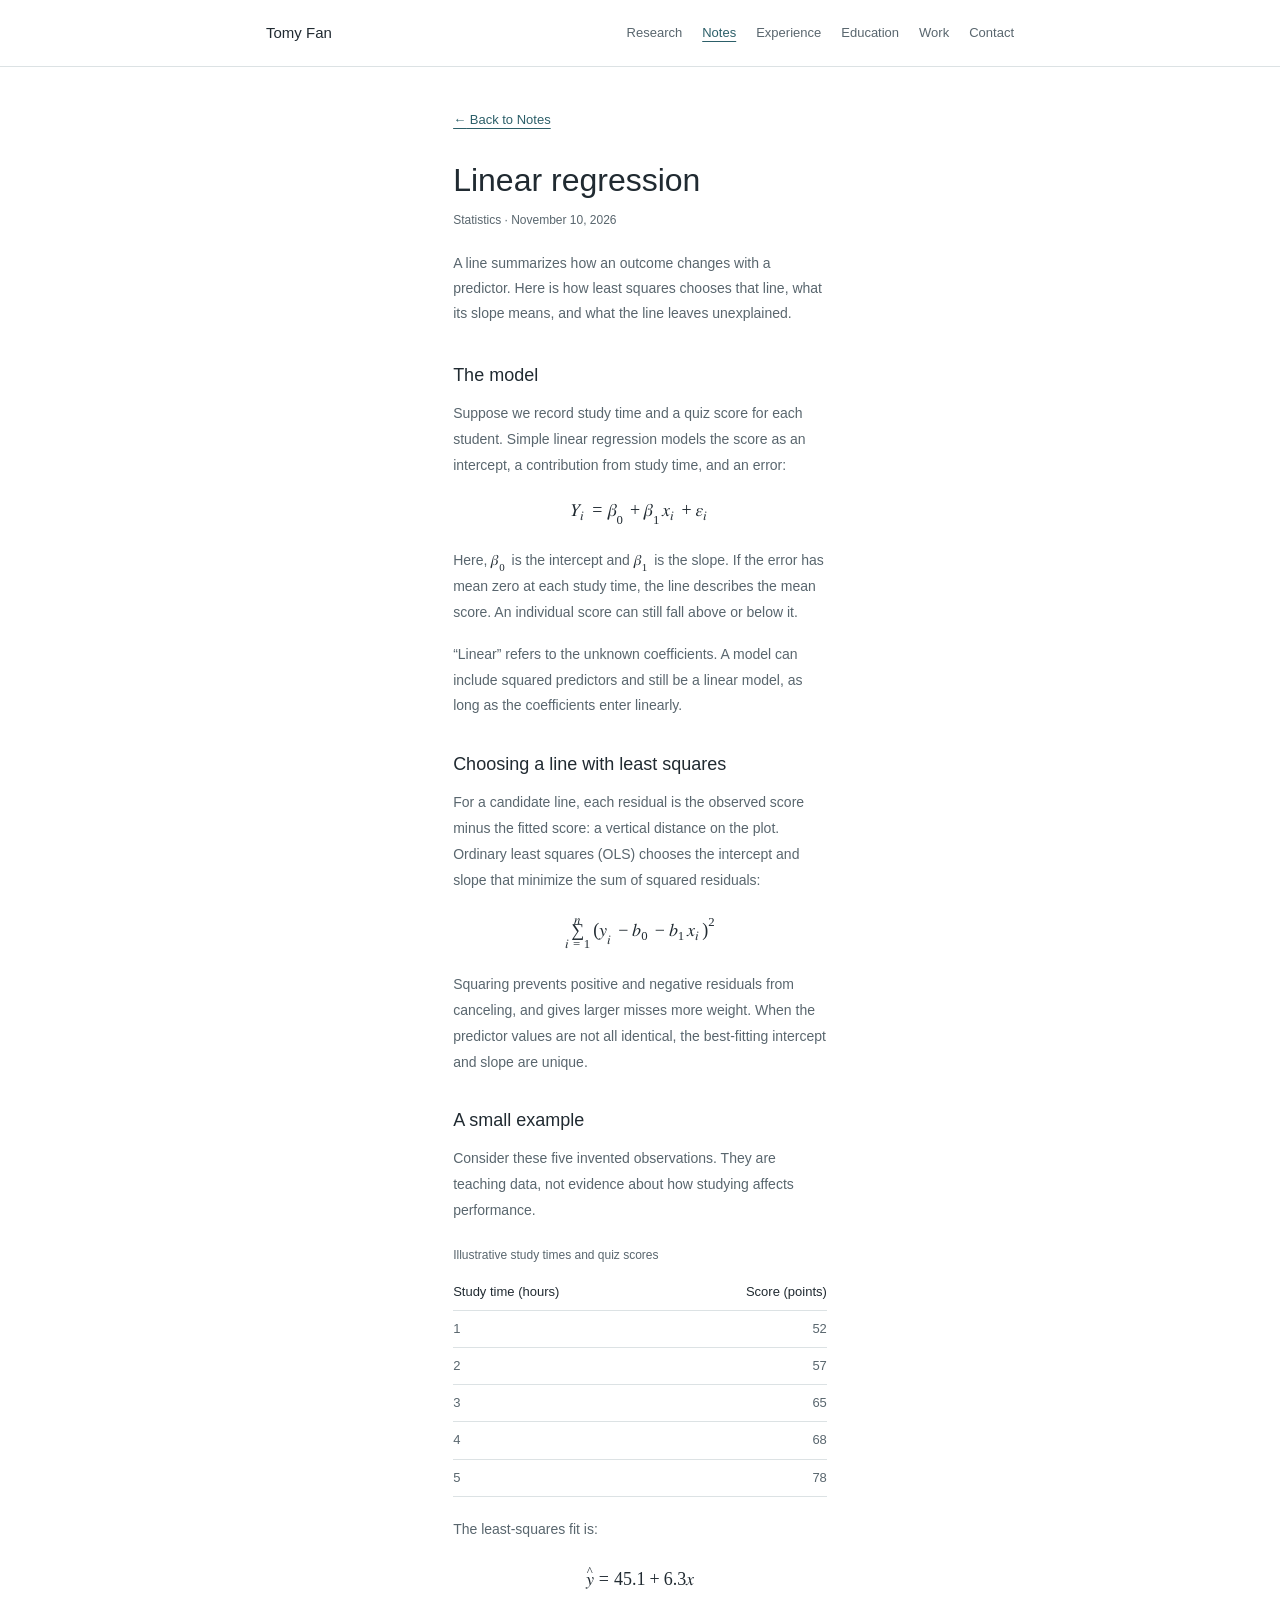
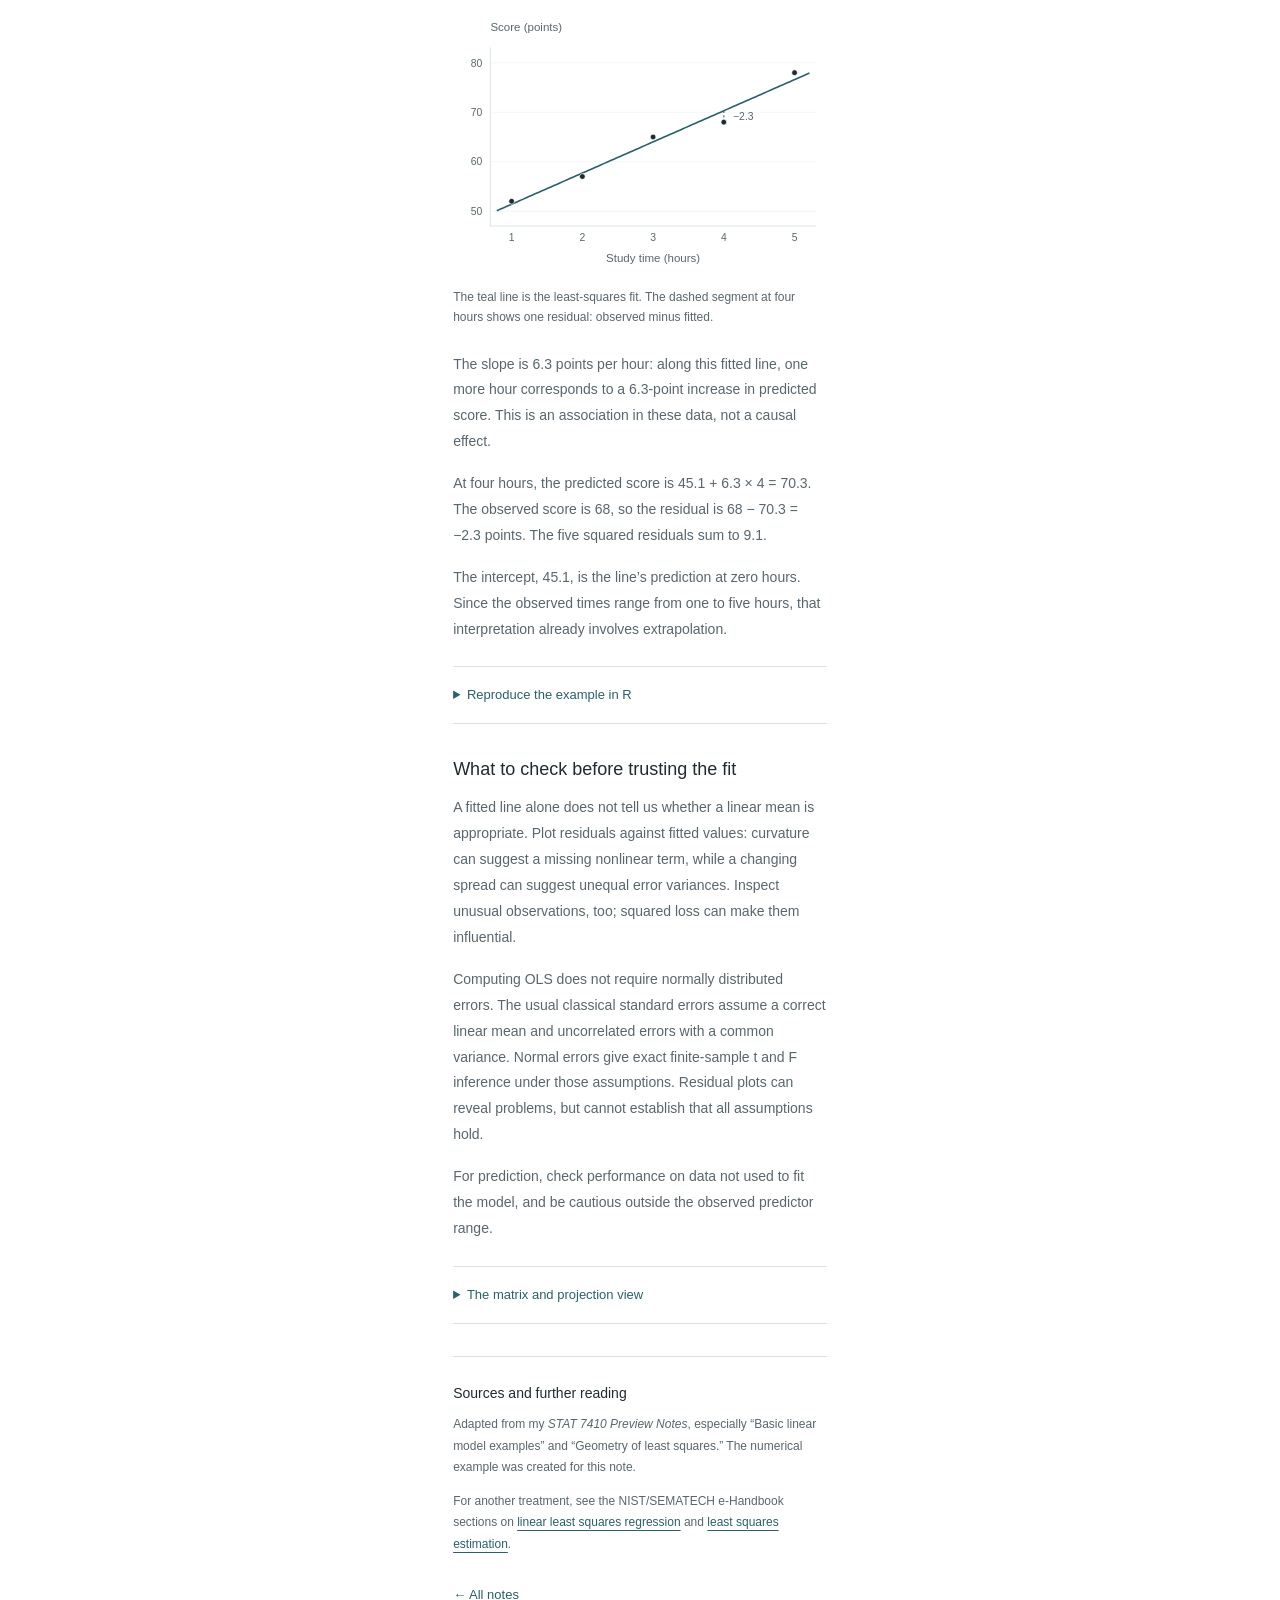
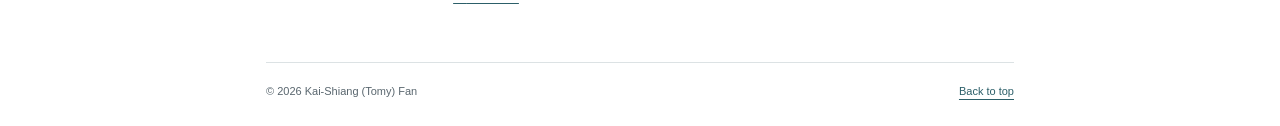
==== notes/linear-regression/index.html @ db198c64 "Add Notes section and illustrated linear regression introduction" ====
<!doctype html>
<html lang="en">
<head>
  <meta charset="utf-8">
  <meta name="viewport" content="width=device-width, initial-scale=1">
  <meta name="theme-color" content="#ffffff">
  <title>Linear regression | Tomy Fan</title>
  <meta name="description" content="An introduction to linear regression: least squares, a five-point example, residuals, and the connection to matrix projections.">
  <meta name="author" content="Kai-Shiang (Tomy) Fan">
  <link rel="canonical" href="https://tomy-ksfan.github.io/notes/linear-regression/">
  <link rel="icon" type="image/webp" href="../../files/headshot.webp">
  <meta property="og:type" content="article">
  <meta property="og:url" content="https://tomy-ksfan.github.io/notes/linear-regression/">
  <meta property="og:site_name" content="Kai-Shiang (Tomy) Fan">
  <meta property="og:title" content="Linear regression | Tomy Fan">
  <meta property="og:description" content="Least squares, a small worked example, and the geometry behind fitting a line.">
  <meta property="og:image" content="https://tomy-ksfan.github.io/files/og-card.jpg">
  <meta property="og:image:alt" content="Kai-Shiang (Tomy) Fan — statistics, machine learning, and Bayesian modeling">
  <meta name="twitter:card" content="summary">
  <link rel="stylesheet" href="../../styles.css?v=20261110-notes">
  <script type="application/ld+json">
    {
      "@context": "https://schema.org",
      "@type": "Article",
      "headline": "Linear regression",
      "description": "Least squares, a small worked example, and the geometry behind fitting a line.",
      "author": {"@type": "Person", "name": "Kai-Shiang (Tomy) Fan", "url": "https://tomy-ksfan.github.io/"},
      "datePublished": "2026-11-10",
      "dateModified": "2026-11-10",
      "mainEntityOfPage": "https://tomy-ksfan.github.io/notes/linear-regression/",
      "inLanguage": "en"
    }
  </script>
</head>
<body>
  <a class="skip-link" href="#main-content">Skip to content</a>
  <header class="site-header" id="top">
    <div class="container header-inner">
      <a class="site-name" href="../../">Tomy Fan</a>
      <nav aria-label="Primary navigation">
        <a href="../../#research">Research</a>
        <a href="../../#notes" aria-current="page">Notes</a>
        <a href="../../#experience">Experience</a>
        <a href="../../#education">Education</a>
        <a href="../../#work">Work</a>
        <a href="../../#contact">Contact</a>
      </nav>
    </div>
  </header>

  <main class="container note-page" id="main-content">
    <article class="note-article" aria-labelledby="note-title">
      <a class="note-back" href="../../#notes"><span aria-hidden="true">←</span> Back to Notes</a>
      <header class="note-header">
        <h1 id="note-title">Linear regression</h1>
        <p class="note-meta">Statistics · <time datetime="2026-11-10">November 10, 2026</time></p>
        <p class="note-deck">A line summarizes how an outcome changes with a predictor. Here is how least squares chooses that line, what its slope means, and what the line leaves unexplained.</p>
      </header>

      <div class="note-body">
        <section aria-labelledby="model-title">
          <h2 id="model-title">The model</h2>
          <p>Suppose we record study time and a quiz score for each student. Simple linear regression models the score as an intercept, a contribution from study time, and an error:</p>
          <div class="equation">
            <math xmlns="http://www.w3.org/1998/Math/MathML" display="block">
              <semantics><mrow><msub><mi>Y</mi><mi>i</mi></msub><mo>=</mo><msub><mi>β</mi><mn>0</mn></msub><mo>+</mo><msub><mi>β</mi><mn>1</mn></msub><msub><mi>x</mi><mi>i</mi></msub><mo>+</mo><msub><mi>ε</mi><mi>i</mi></msub></mrow><annotation encoding="application/x-tex">Y_i = \beta_0 + \beta_1 x_i + \varepsilon_i</annotation></semantics>
            </math>
          </div>
          <p>Here, <math><msub><mi>β</mi><mn>0</mn></msub></math> is the intercept and <math><msub><mi>β</mi><mn>1</mn></msub></math> is the slope. If the error has mean zero at each study time, the line describes the mean score. An individual score can still fall above or below it.</p>
          <p>“Linear” refers to the unknown coefficients. A model can include squared predictors and still be a linear model, as long as the coefficients enter linearly.</p>
        </section>

        <section aria-labelledby="least-squares-title">
          <h2 id="least-squares-title">Choosing a line with least squares</h2>
          <p>For a candidate line, each residual is the observed score minus the fitted score: a vertical distance on the plot. Ordinary least squares (OLS) chooses the intercept and slope that minimize the sum of squared residuals:</p>
          <div class="equation">
            <math xmlns="http://www.w3.org/1998/Math/MathML" display="block">
              <semantics><mrow><munderover><mo>∑</mo><mrow><mi>i</mi><mo>=</mo><mn>1</mn></mrow><mi>n</mi></munderover><msup><mrow><mo>(</mo><msub><mi>y</mi><mi>i</mi></msub><mo>−</mo><msub><mi>b</mi><mn>0</mn></msub><mo>−</mo><msub><mi>b</mi><mn>1</mn></msub><msub><mi>x</mi><mi>i</mi></msub><mo>)</mo></mrow><mn>2</mn></msup></mrow><annotation encoding="application/x-tex">\sum_{i=1}^{n}(y_i-b_0-b_1x_i)^2</annotation></semantics>
            </math>
          </div>
          <p>Squaring prevents positive and negative residuals from canceling, and gives larger misses more weight. When the predictor values are not all identical, the best-fitting intercept and slope are unique.</p>
        </section>

        <section aria-labelledby="example-title">
          <h2 id="example-title">A small example</h2>
          <p>Consider these five invented observations. They are teaching data, not evidence about how studying affects performance.</p>
          <table class="note-table">
            <caption>Illustrative study times and quiz scores</caption>
            <thead><tr><th scope="col">Study time (hours)</th><th scope="col">Score (points)</th></tr></thead>
            <tbody>
              <tr><td>1</td><td>52</td></tr>
              <tr><td>2</td><td>57</td></tr>
              <tr><td>3</td><td>65</td></tr>
              <tr><td>4</td><td>68</td></tr>
              <tr><td>5</td><td>78</td></tr>
            </tbody>
          </table>
          <p>The least-squares fit is:</p>
          <div class="equation">
            <math xmlns="http://www.w3.org/1998/Math/MathML" display="block">
              <semantics><mrow><mover><mi>y</mi><mo>^</mo></mover><mo>=</mo><mn>45.1</mn><mo>+</mo><mn>6.3</mn><mi>x</mi></mrow><annotation encoding="application/x-tex">\hat y = 45.1 + 6.3x</annotation></semantics>
            </math>
          </div>
          <figure class="note-figure">
            <picture>
              <source media="(max-width: 520px)" srcset="example-mobile.svg">
              <img src="example.svg" width="432" height="298" alt="Five scores rise from 52 at one hour to 78 at five hours. The fitted line is score equals 45.1 plus 6.3 times hours. At four hours, the observed score of 68 is 2.3 points below the line." loading="lazy" decoding="async">
            </picture>
            <figcaption>The teal line is the least-squares fit. The dashed segment at four hours shows one residual: observed minus fitted.</figcaption>
          </figure>
          <p>The slope is 6.3 points per hour: along this fitted line, one more hour corresponds to a 6.3-point increase in predicted score. This is an association in these data, not a causal effect.</p>
          <p>At four hours, the predicted score is 45.1 + 6.3 × 4 = 70.3. The observed score is 68, so the residual is 68 − 70.3 = −2.3 points. The five squared residuals sum to 9.1.</p>
          <p>The intercept, 45.1, is the line’s prediction at zero hours. Since the observed times range from one to five hours, that interpretation already involves extrapolation.</p>
          <details class="note-detail">
            <summary>Reproduce the example in R</summary>
            <pre><code>hours &lt;- c(1, 2, 3, 4, 5)
score &lt;- c(52, 57, 65, 68, 78)
fit &lt;- lm(score ~ hours)
coef(fit)
# (Intercept)       hours
#        45.1         6.3
sum(resid(fit)^2)
# 9.1</code></pre>
          </details>
        </section>

        <section aria-labelledby="checks-title">
          <h2 id="checks-title">What to check before trusting the fit</h2>
          <p>A fitted line alone does not tell us whether a linear mean is appropriate. Plot residuals against fitted values: curvature can suggest a missing nonlinear term, while a changing spread can suggest unequal error variances. Inspect unusual observations, too; squared loss can make them influential.</p>
          <p>Computing OLS does not require normally distributed errors. The usual classical standard errors assume a correct linear mean and uncorrelated errors with a common variance. Normal errors give exact finite-sample t and F inference under those assumptions. Residual plots can reveal problems, but cannot establish that all assumptions hold.</p>
          <p>For prediction, check performance on data not used to fit the model, and be cautious outside the observed predictor range.</p>
        </section>

        <details class="note-detail">
          <summary>The matrix and projection view</summary>
          <p>Stack the responses into a vector <math><mi>Y</mi></math>. For simple regression, the design matrix <math><mi>X</mi></math> has a column of ones and a column of predictor values. The model becomes:</p>
          <div class="equation">
            <math xmlns="http://www.w3.org/1998/Math/MathML" display="block"><semantics><mrow><mi>Y</mi><mo>=</mo><mi>X</mi><mi>β</mi><mo>+</mo><mi>ε</mi></mrow><annotation encoding="application/x-tex">Y=X\beta+\varepsilon</annotation></semantics></math>
          </div>
          <p>If <math><mi>X</mi></math> has full column rank, the unique least-squares estimate is:</p>
          <div class="equation">
            <math xmlns="http://www.w3.org/1998/Math/MathML" display="block"><semantics><mrow><mover><mi>β</mi><mo>^</mo></mover><mo>=</mo><msup><mrow><mo>(</mo><msup><mi>X</mi><mo>⊤</mo></msup><mi>X</mi><mo>)</mo></mrow><mrow><mo>−</mo><mn>1</mn></mrow></msup><msup><mi>X</mi><mo>⊤</mo></msup><mi>Y</mi></mrow><annotation encoding="application/x-tex">\hat\beta=(X^\top X)^{-1}X^\top Y</annotation></semantics></math>
          </div>
          <p>The fitted vector <math><mover><mi>Y</mi><mo>^</mo></mover><mo>=</mo><mi>X</mi><mover><mi>β</mi><mo>^</mo></mover></math> is the orthogonal projection of <math><mi>Y</mi></math> onto the column space of <math><mi>X</mi></math>. Equivalently, the residual is perpendicular to every column of the design matrix:</p>
          <div class="equation">
            <math xmlns="http://www.w3.org/1998/Math/MathML" display="block"><semantics><mrow><msup><mi>X</mi><mo>⊤</mo></msup><mo>(</mo><mi>Y</mi><mo>−</mo><mi>X</mi><mover><mi>β</mi><mo>^</mo></mover><mo>)</mo><mo>=</mo><mn>0</mn></mrow><annotation encoding="application/x-tex">X^\top(Y-X\hat\beta)=0</annotation></semantics></math>
          </div>
          <p>This is the geometric reason least squares works: among all vectors the model can produce, the projection is the closest to the observed responses.</p>
        </details>
      </div>

      <footer class="note-sources">
        <h2>Sources and further reading</h2>
        <p>Adapted from my <em>STAT 7410 Preview Notes</em>, especially “Basic linear model examples” and “Geometry of least squares.” The numerical example was created for this note.</p>
        <p>For another treatment, see the NIST/SEMATECH e-Handbook sections on <a href="https://www.itl.nist.gov/div898/handbook/pmd/section1/pmd141.htm">linear least squares regression</a> and <a href="https://www.itl.nist.gov/div898/handbook/pmd/section4/pmd431.htm">least squares estimation</a>.</p>
      </footer>
      <p class="note-end"><a href="../../#notes"><span aria-hidden="true">←</span> All notes</a></p>
    </article>
  </main>

  <footer class="site-footer">
    <div class="container footer-inner">
      <p>© 2026 Kai-Shiang (Tomy) Fan</p>
      <a href="#top">Back to top</a>
    </div>
  </footer>
</body>
</html>
---- styles.css ----
:root {
  color-scheme: light;
  --text: #202a31;
  --muted: #59666e;
  --accent: #2c5f69;
  --line: #dce2e4;
  --soft: #f6f8f8;
  --white: #ffffff;
  --max-width: 820px;
  --copy-width: 48ch;
  --sans: -apple-system, BlinkMacSystemFont, "Segoe UI", Roboto, Helvetica, Arial, sans-serif;
}

*, *::before, *::after { box-sizing: border-box; }
html { scroll-behavior: smooth; scroll-padding-top: 24px; }
body {
  margin: 0;
  color: var(--text);
  background: var(--white);
  font-family: var(--sans);
  font-size: 14px;
  line-height: 1.75;
  overflow-wrap: break-word;
  -webkit-font-smoothing: antialiased;
}
img { max-width: 100%; display: block; }
h1, h2, h3, p, ul, ol, dl, dd { margin: 0; }
h1, h2, h3 { color: var(--text); }
a {
  color: var(--accent);
  text-decoration-thickness: 1px;
  text-underline-offset: 4px;
}
a:hover { color: var(--text); }
a:focus-visible {
  outline: 3px solid #23788a;
  outline-offset: 4px;
  border-radius: 2px;
}

.container {
  width: 100%;
  max-width: var(--max-width);
  padding-inline: 36px;
  margin-inline: auto;
}
.skip-link {
  position: fixed;
  top: 12px;
  left: 12px;
  z-index: 10;
  padding: 8px 12px;
  color: var(--white);
  background: var(--text);
  transform: translateY(-160%);
}
.skip-link:focus { transform: translateY(0); }

.site-header { border-bottom: 1px solid var(--line); }
.header-inner {
  display: flex;
  align-items: center;
  justify-content: space-between;
  gap: 28px;
  padding-block: 20px;
}
.site-name {
  color: var(--text);
  font-size: 15px;
  font-weight: 500;
  text-decoration: none;
  white-space: nowrap;
}
.site-header nav { display: flex; flex-wrap: wrap; gap: 8px 20px; }
.site-header nav a {
  color: var(--muted);
  font-size: 13px;
  text-decoration: none;
}
.site-header nav a:hover { color: var(--accent); text-decoration: underline; }

.intro {
  display: grid;
  grid-template-columns: minmax(0, 1fr) 144px;
  gap: 40px;
  align-items: start;
  padding: 64px 0 52px;
}
.intro-copy { min-width: 0; }
.affiliation {
  margin-top: 8px;
  color: var(--accent);
  font-size: 14px;
  line-height: 1.6;
  font-weight: 400;
}
.intro h1 {
  font-size: 35px;
  line-height: 1.25;
  font-weight: 500;
}
.intro-bio {
  max-width: var(--copy-width);
  margin-top: 20px;
  color: var(--muted);
  line-height: 1.8;
}
.intro-links {
  display: flex;
  flex-wrap: wrap;
  gap: 8px 24px;
  margin-top: 24px;
  padding: 0;
  list-style: none;
  font-size: 13px;
  font-weight: 500;
}
.portrait {
  overflow: hidden;
  width: 144px;
  aspect-ratio: 1;
  margin: 4px 0 0;
  border-radius: 4px;
  background: var(--soft);
}
.portrait img { width: 100%; height: 100%; object-fit: cover; }

.content-section {
  display: grid;
  grid-template-columns: 120px minmax(0, 1fr);
  gap: 36px;
  padding: 32px 0 36px;
  border-top: 1px solid var(--line);
  scroll-margin-top: 24px;
}
.section-label h2 {
  font-size: 16px;
  line-height: 1.5;
  font-weight: 500;
}
.section-body { min-width: 0; max-width: 540px; }
.item-list article + article,
.entry-list li + li,
.project-list li + li { margin-top: 24px; }
.item-list h3, .entry-list h3 {
  max-width: var(--copy-width);
  margin-bottom: 8px;
  font-size: 14px;
  line-height: 1.55;
  font-weight: 500;
}
.item-list p, .entry-list p, .skills-list dd, .contact p { color: var(--muted); }
.item-list p, .entry-list p {
  max-width: var(--copy-width);
  font-size: 14px;
  line-height: 1.8;
}
.entry-list, .project-list { padding: 0; list-style: none; }
.entry-list .entry-date { margin-bottom: 4px; font-size: 12px; font-weight: 400; font-variant-numeric: tabular-nums; }
.entry-list .entry-role {
  margin-bottom: 8px;
  color: var(--accent);
  font-size: 13px;
  font-weight: 500;
}
.education-list li + li { margin-top: 20px; }
.education-list p:not(.entry-date) { font-size: 13px; }

.skills-list > div {
  display: grid;
  grid-template-columns: 94px minmax(0, 1fr);
  gap: 16px;
  max-width: var(--copy-width);
  font-size: 13px;
}
.skills-list > div + div { margin-top: 12px; }
.skills-list dt { font-weight: 500; }

.project-list a {
  display: flex;
  align-items: start;
  justify-content: space-between;
  gap: 16px;
  max-width: var(--copy-width);
  color: var(--text);
  text-decoration: none;
}
.project-list a > span:first-child { min-width: 0; }
.project-list a > span[aria-hidden] { flex-shrink: 0; color: var(--accent); }
.project-list a:hover strong {
  color: var(--accent);
  text-decoration: underline;
  text-underline-offset: 4px;
}
.project-list strong, .project-list small { display: block; }
.project-list strong {
  margin-bottom: 8px;
  font-size: 14px;
  line-height: 1.55;
  font-weight: 500;
}
.project-list small { color: var(--muted); font-size: 14px; line-height: 1.8; }

.notes-list h3 a { color: var(--text); text-decoration: none; }
.notes-list h3 a:hover { color: var(--accent); text-decoration: underline; }
.notes-list .note-link { margin-top: 12px; font-size: 13px; }
.site-header nav a[aria-current="page"] { color: var(--accent); text-decoration: underline; }

.note-page { padding-block: 40px 56px; }
.note-article { max-width: var(--copy-width); margin-inline: auto; }
.note-back { display: inline-block; margin-bottom: 28px; font-size: 13px; }
.note-header { margin-bottom: 36px; }
.note-header h1 { font-size: 32px; line-height: 1.3; font-weight: 500; }
.note-meta { margin-top: 8px; color: var(--muted); font-size: 12px; }
.note-deck { margin-top: 20px; color: var(--muted); line-height: 1.8; }
.note-body { line-height: 1.85; }
.note-body section + section { margin-top: 32px; }
.note-body h2 { margin-bottom: 12px; font-size: 18px; line-height: 1.5; font-weight: 500; }
.note-body p { color: var(--muted); }
.note-body p + p { margin-top: 16px; }
.note-body math { color: var(--text); font-size: 1.1em; }
.equation { margin-block: 20px; padding-block: 4px; overflow-x: auto; }
.equation math { font-size: 18px; }
.note-table { width: 100%; border-collapse: collapse; margin-block: 20px; font-size: 13px; font-variant-numeric: tabular-nums; }
.note-table caption { text-align: left; color: var(--muted); font-size: 12px; margin-bottom: 8px; }
.note-table th, .note-table td { padding: 6px 12px; text-align: right; border-bottom: 1px solid var(--line); }
.note-table th { color: var(--text); font-weight: 500; }
.note-table td { color: var(--muted); }
.note-table th:first-child, .note-table td:first-child { padding-left: 0; text-align: left; }
.note-table th:last-child, .note-table td:last-child { padding-right: 0; }
.note-figure { margin: 24px 0; }
.note-figure img { width: 100%; height: auto; }
.note-figure figcaption { margin-top: 12px; color: var(--muted); font-size: 12px; line-height: 1.7; }
.note-detail { margin-top: 24px; padding-block: 16px; border-block: 1px solid var(--line); }
.note-detail + .note-detail { margin-top: 0; border-top: 0; }
.note-detail summary { color: var(--accent); cursor: pointer; font-size: 13px; }
.note-detail summary:focus-visible { outline: 3px solid #23788a; outline-offset: 4px; }
.note-detail[open] summary { margin-bottom: 16px; }
.note-detail pre { margin: 16px 0 0; padding: 16px; background: var(--soft); overflow-x: auto; font-size: 12px; line-height: 1.7; }
.note-sources { margin-top: 32px; padding-top: 24px; border-top: 1px solid var(--line); font-size: 12px; line-height: 1.8; }
.note-sources h2 { margin-bottom: 8px; font-size: 14px; font-weight: 500; }
.note-sources p { color: var(--muted); }
.note-sources p + p { margin-top: 12px; }
.note-end { margin-top: 28px; font-size: 13px; }

.contact p { max-width: var(--copy-width); line-height: 1.8; }
.contact-line { margin-top: 12px; font-size: 13px; font-weight: 500; }
.footer-inner {
  position: relative;
  display: flex;
  align-items: center;
  justify-content: space-between;
  flex-wrap: wrap;
  gap: 20px;
  padding-block: 20px 24px;
  color: var(--muted);
  font-size: 11px;
}
.footer-inner::before {
  content: "";
  position: absolute;
  top: 0;
  left: 36px;
  right: 36px;
  border-top: 1px solid var(--line);
}

@media (max-width: 720px) {
  .container { padding-inline: 28px; }
  .header-inner { gap: 20px; }
  .site-header nav { gap: 8px 16px; }
  .intro {
    grid-template-columns: minmax(0, 1fr) 120px;
    gap: 28px;
    padding: 44px 0 40px;
  }
  .intro h1 { font-size: 30px; }
  .portrait { width: 120px; }
  .content-section { grid-template-columns: 100px minmax(0, 1fr); gap: 24px; }
  .footer-inner::before { left: 28px; right: 28px; }
}

@media (max-width: 520px) {
  .container { padding-inline: 24px; }
  .header-inner {
    flex-direction: column;
    align-items: flex-start;
    gap: 12px;
    padding-block: 20px 16px;
  }
  .site-header nav { gap: 8px 16px; }
  .site-header nav a, .affiliation { font-size: 13px; }
  .intro {
    display: flex;
    flex-direction: column;
    gap: 24px;
    padding: 32px 0;
  }
  .portrait { order: -1; width: 100px; margin: 0; }
  .intro h1 { font-size: 30px; }
  .content-section {
    grid-template-columns: minmax(0, 1fr);
    gap: 20px;
    padding: 28px 0;
  }
  .section-label h2 { font-size: 16px; }
  .item-list p,
  .entry-list p:not(.entry-date):not(.entry-role),
  .project-list small { font-size: 13px; }
  .skills-list > div { grid-template-columns: 84px minmax(0, 1fr); gap: 12px; }
  .footer-inner::before { left: 24px; right: 24px; }
  .note-page { padding-block: 28px 40px; }
  .note-back { margin-bottom: 24px; }
  .note-header h1 { font-size: 28px; }
  .note-header { margin-bottom: 28px; }
}

@media (pointer: coarse) {
  .site-header nav a, .intro-links a, .contact-line a, .footer-inner > a,
  .note-link a, .note-back, .note-end a {
    display: inline-flex;
    align-items: center;
    min-height: 44px;
  }
  .project-list a { min-height: 44px; }
  .note-detail summary { min-height: 44px; padding-block: 10px; }
}

@media (prefers-reduced-motion: reduce) {
  html { scroll-behavior: auto; }
}
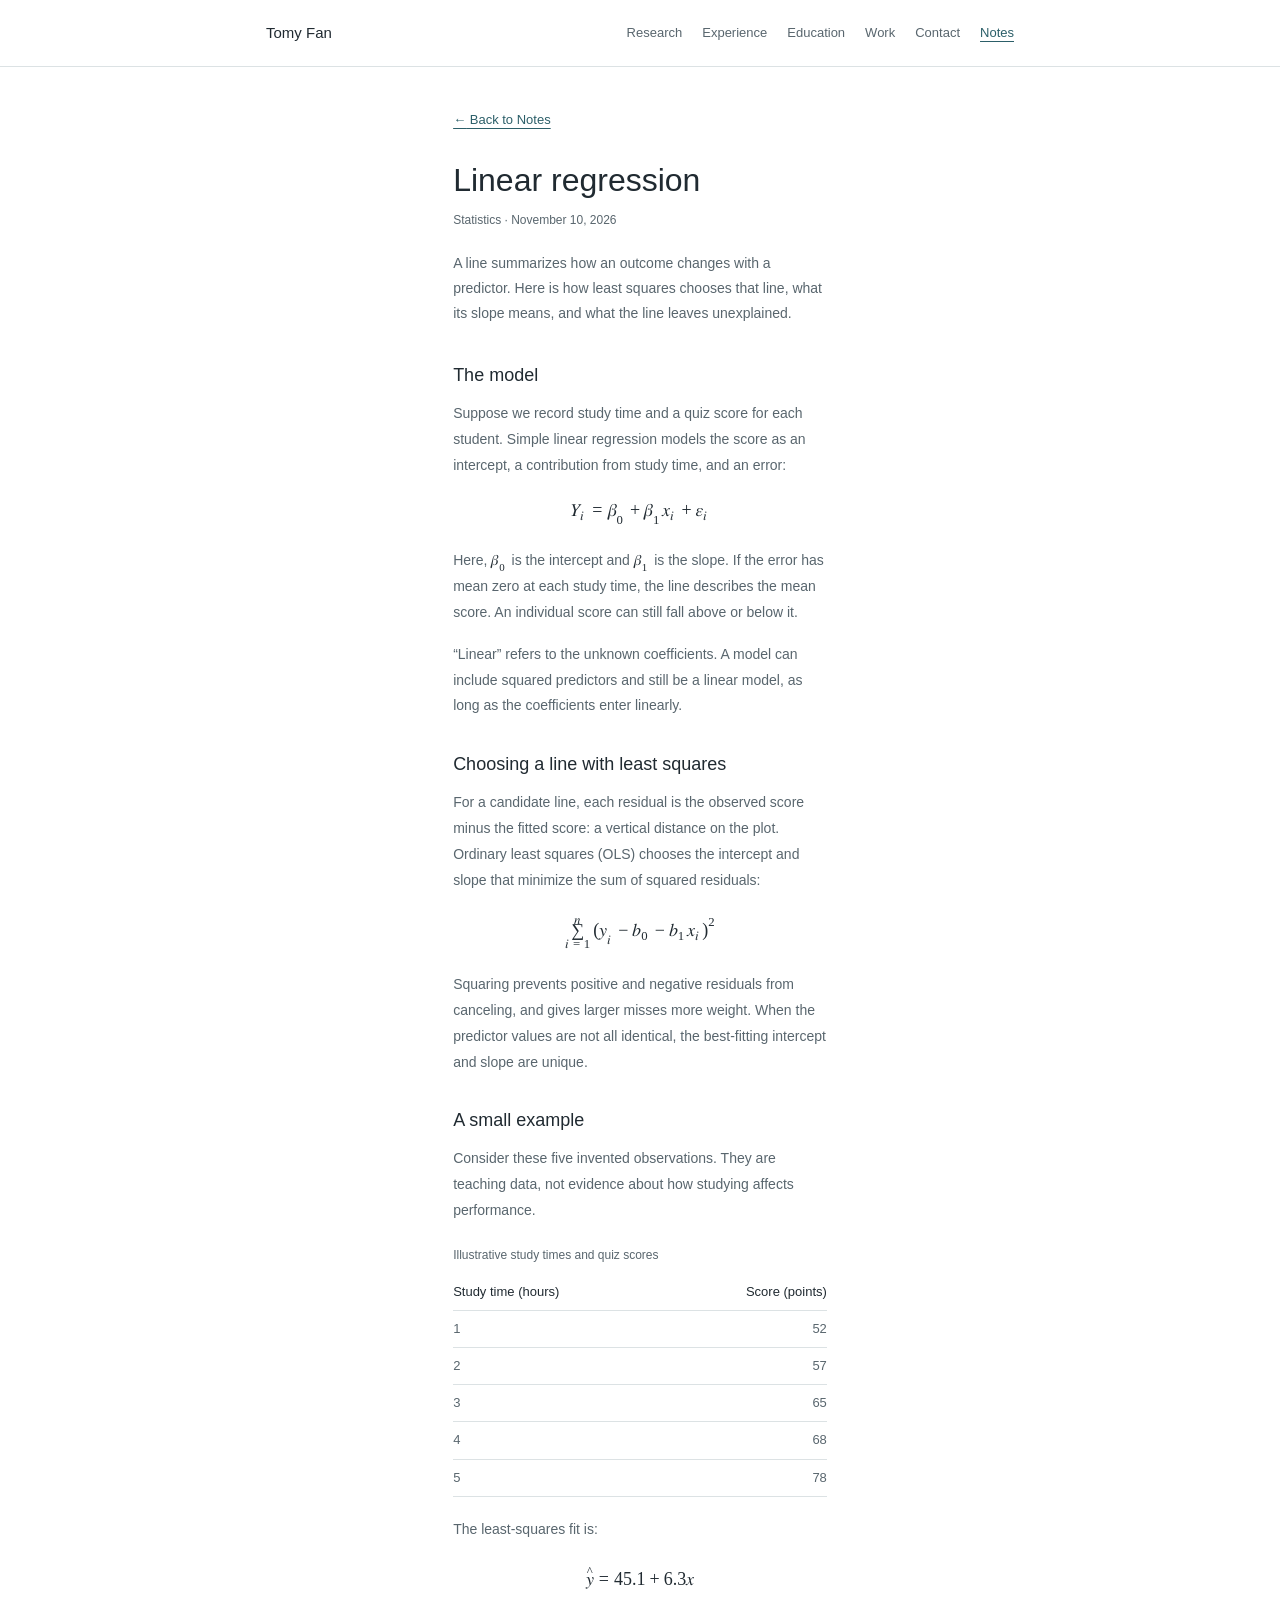
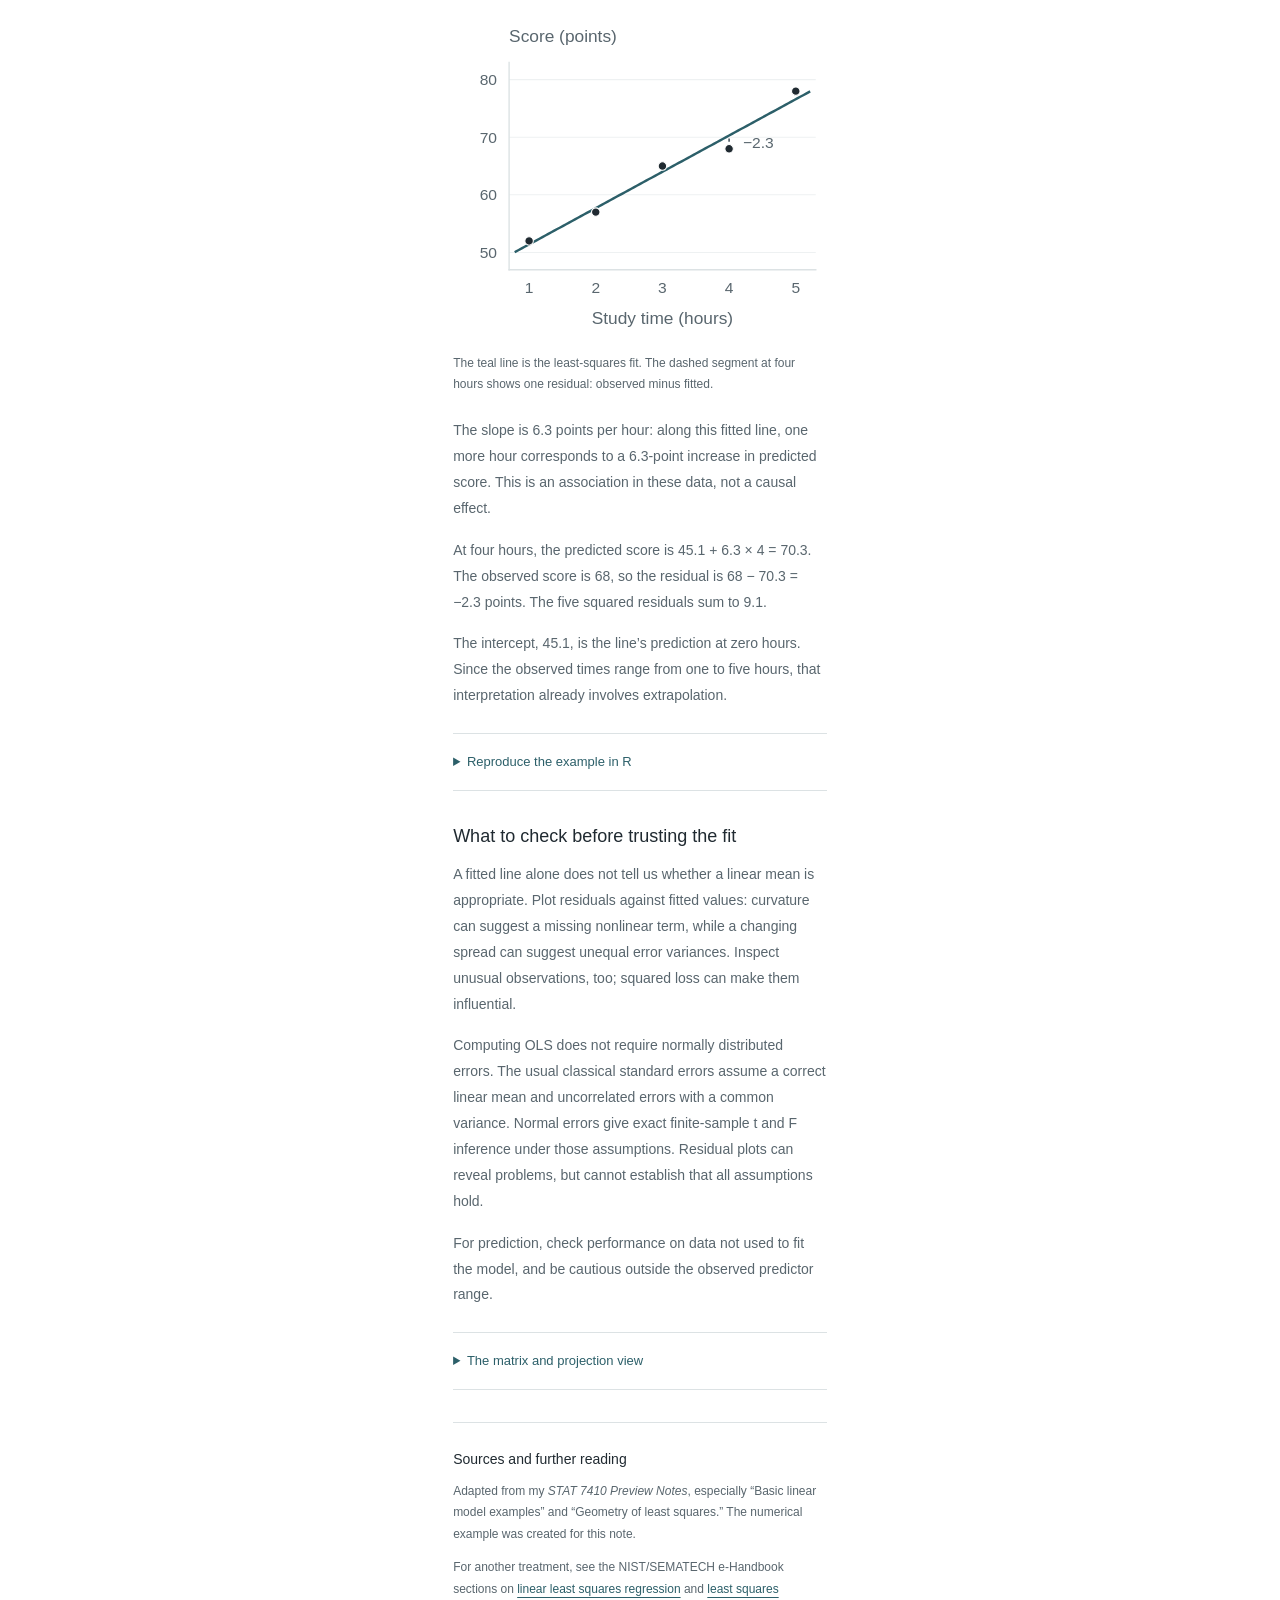
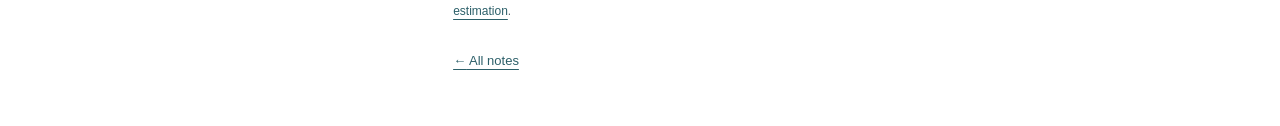
==== commit c1f0fdc2: "Move Notes to the bottom of the homepage and navigation" ====
--- a/notes/linear-regression/index.html
+++ b/notes/linear-regression/index.html
@@ -39,11 +39,11 @@
       <a class="site-name" href="../../">Tomy Fan</a>
       <nav aria-label="Primary navigation">
         <a href="../../#research">Research</a>
-        <a href="../../#notes" aria-current="page">Notes</a>
         <a href="../../#experience">Experience</a>
         <a href="../../#education">Education</a>
         <a href="../../#work">Work</a>
         <a href="../../#contact">Contact</a>
+        <a href="../../#notes" aria-current="page">Notes</a>
       </nav>
     </div>
   </header>
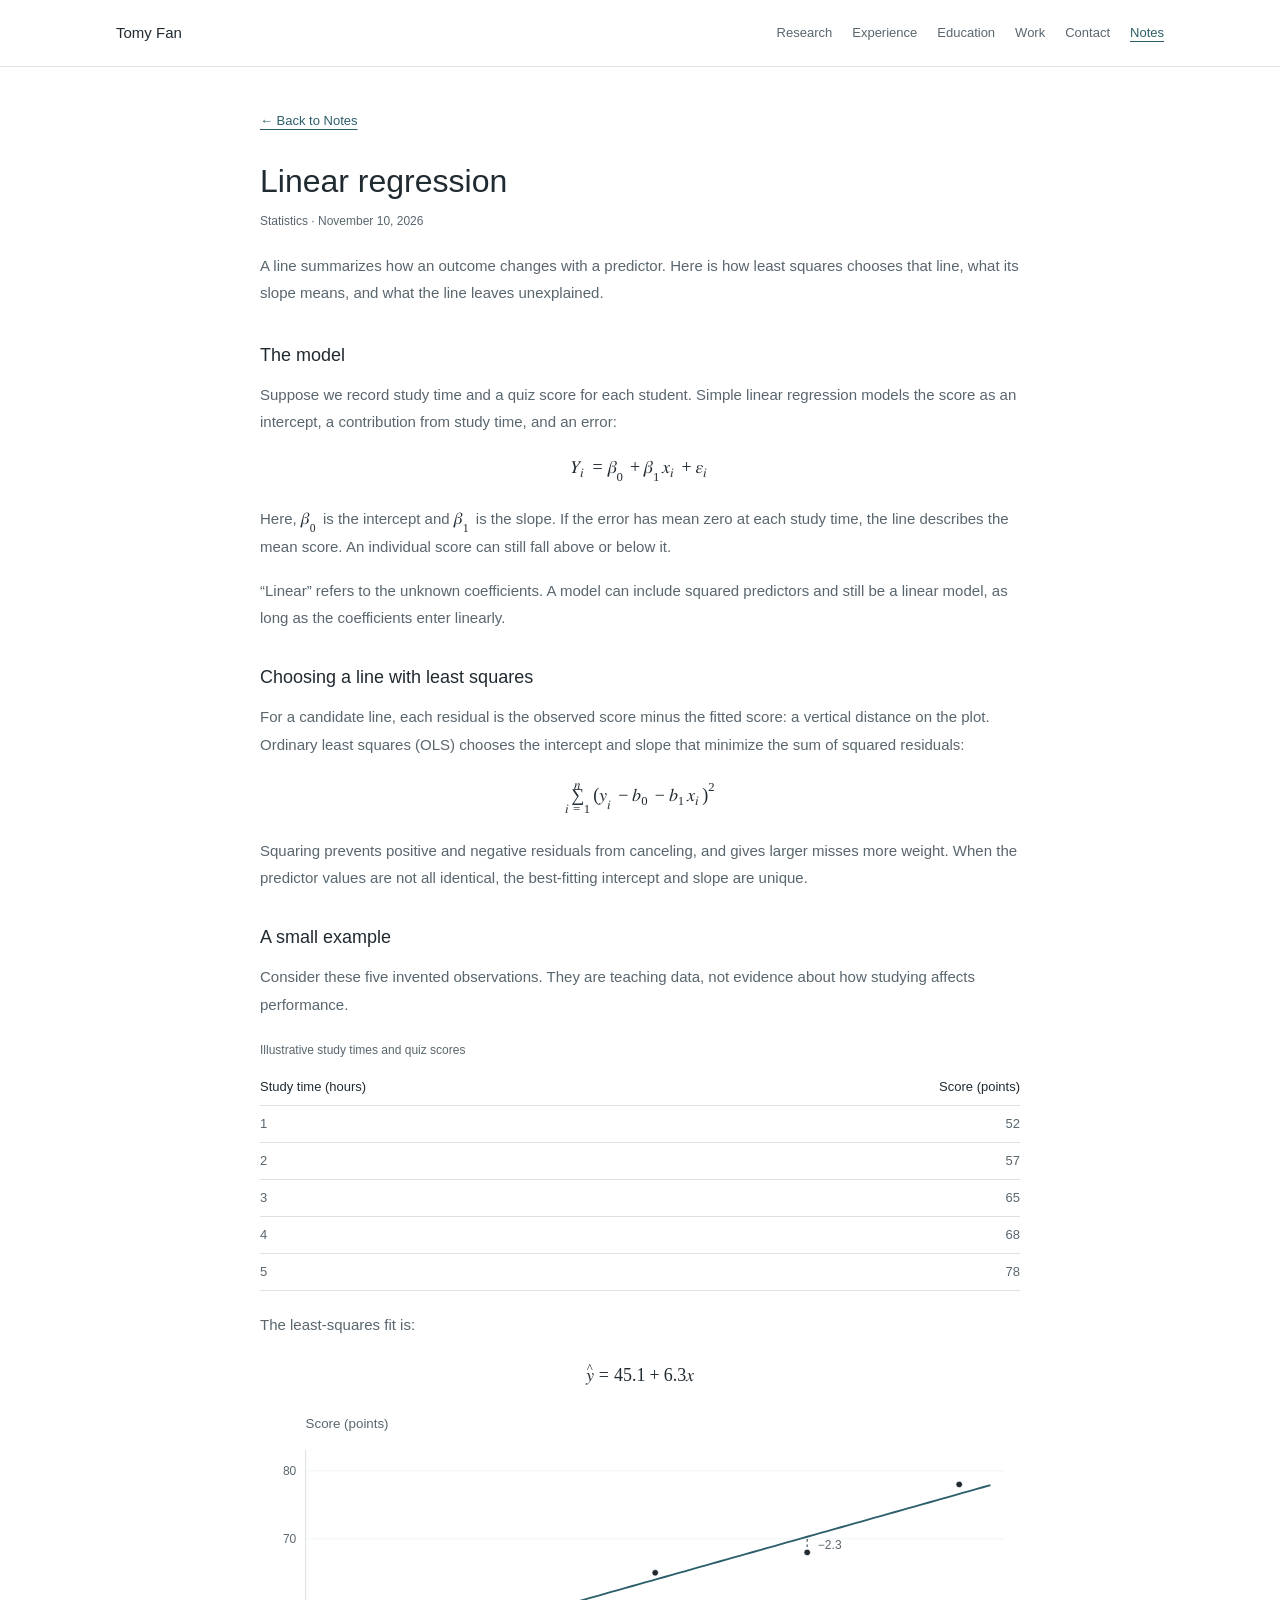
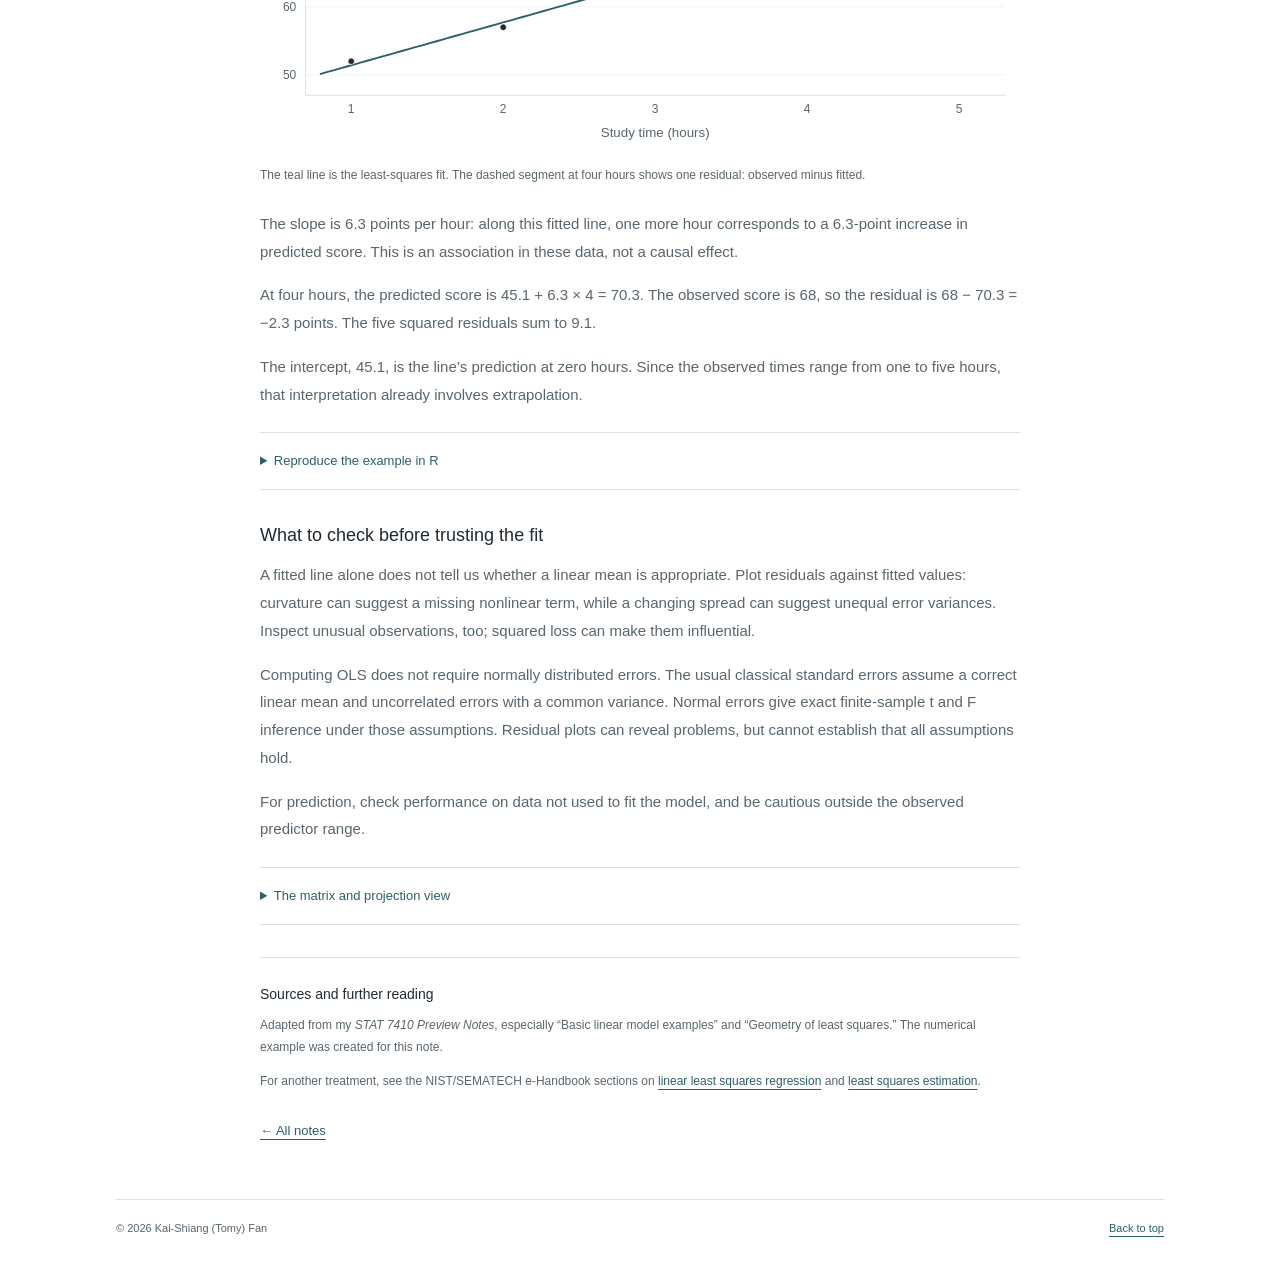
==== commit d56453a3: "Widen homepage and Notes layouts to reduce side whitespace" ====
--- a/notes/linear-regression/index.html
+++ b/notes/linear-regression/index.html
@@ -17,7 +17,7 @@
   <meta property="og:image" content="https://tomy-ksfan.github.io/files/og-card.jpg">
   <meta property="og:image:alt" content="Kai-Shiang (Tomy) Fan — statistics, machine learning, and Bayesian modeling">
   <meta name="twitter:card" content="summary">
-  <link rel="stylesheet" href="../../styles.css?v=20261110-notes">
+  <link rel="stylesheet" href="../../styles.css?v=20261110-wide">
   <script type="application/ld+json">
     {
       "@context": "https://schema.org",
@@ -103,8 +103,9 @@
           </div>
           <figure class="note-figure">
             <picture>
-              <source media="(max-width: 520px)" srcset="example-mobile.svg">
-              <img src="example.svg" width="432" height="298" alt="Five scores rise from 52 at one hour to 78 at five hours. The fitted line is score equals 45.1 plus 6.3 times hours. At four hours, the observed score of 68 is 2.3 points below the line." loading="lazy" decoding="async">
+              <source media="(max-width: 520px)" srcset="example-mobile.svg" width="288" height="250">
+              <source media="(max-width: 720px)" srcset="example-compact.svg" width="432" height="298">
+              <img src="example.svg" width="760" height="340" alt="Five scores rise from 52 at one hour to 78 at five hours. The fitted line is score equals 45.1 plus 6.3 times hours. At four hours, the observed score of 68 is 2.3 points below the line." loading="lazy" decoding="async">
             </picture>
             <figcaption>The teal line is the least-squares fit. The dashed segment at four hours shows one residual: observed minus fitted.</figcaption>
           </figure>
--- a/styles.css
+++ b/styles.css
@@ -6,8 +6,8 @@
   --line: #dce2e4;
   --soft: #f6f8f8;
   --white: #ffffff;
-  --max-width: 820px;
-  --copy-width: 48ch;
+  --max-width: 1120px;
+  --copy-width: 76ch;
   --sans: -apple-system, BlinkMacSystemFont, "Segoe UI", Roboto, Helvetica, Arial, sans-serif;
 }
 
@@ -138,7 +138,7 @@
   line-height: 1.5;
   font-weight: 500;
 }
-.section-body { min-width: 0; max-width: 540px; }
+.section-body { min-width: 0; }
 .item-list article + article,
 .entry-list li + li,
 .project-list li + li { margin-top: 24px; }
@@ -207,7 +207,7 @@
 .site-header nav a[aria-current="page"] { color: var(--accent); text-decoration: underline; }
 
 .note-page { padding-block: 40px 56px; }
-.note-article { max-width: var(--copy-width); margin-inline: auto; }
+.note-article { max-width: 760px; margin-inline: auto; font-size: 15px; }
 .note-back { display: inline-block; margin-bottom: 28px; font-size: 13px; }
 .note-header { margin-bottom: 36px; }
 .note-header h1 { font-size: 32px; line-height: 1.3; font-weight: 500; }
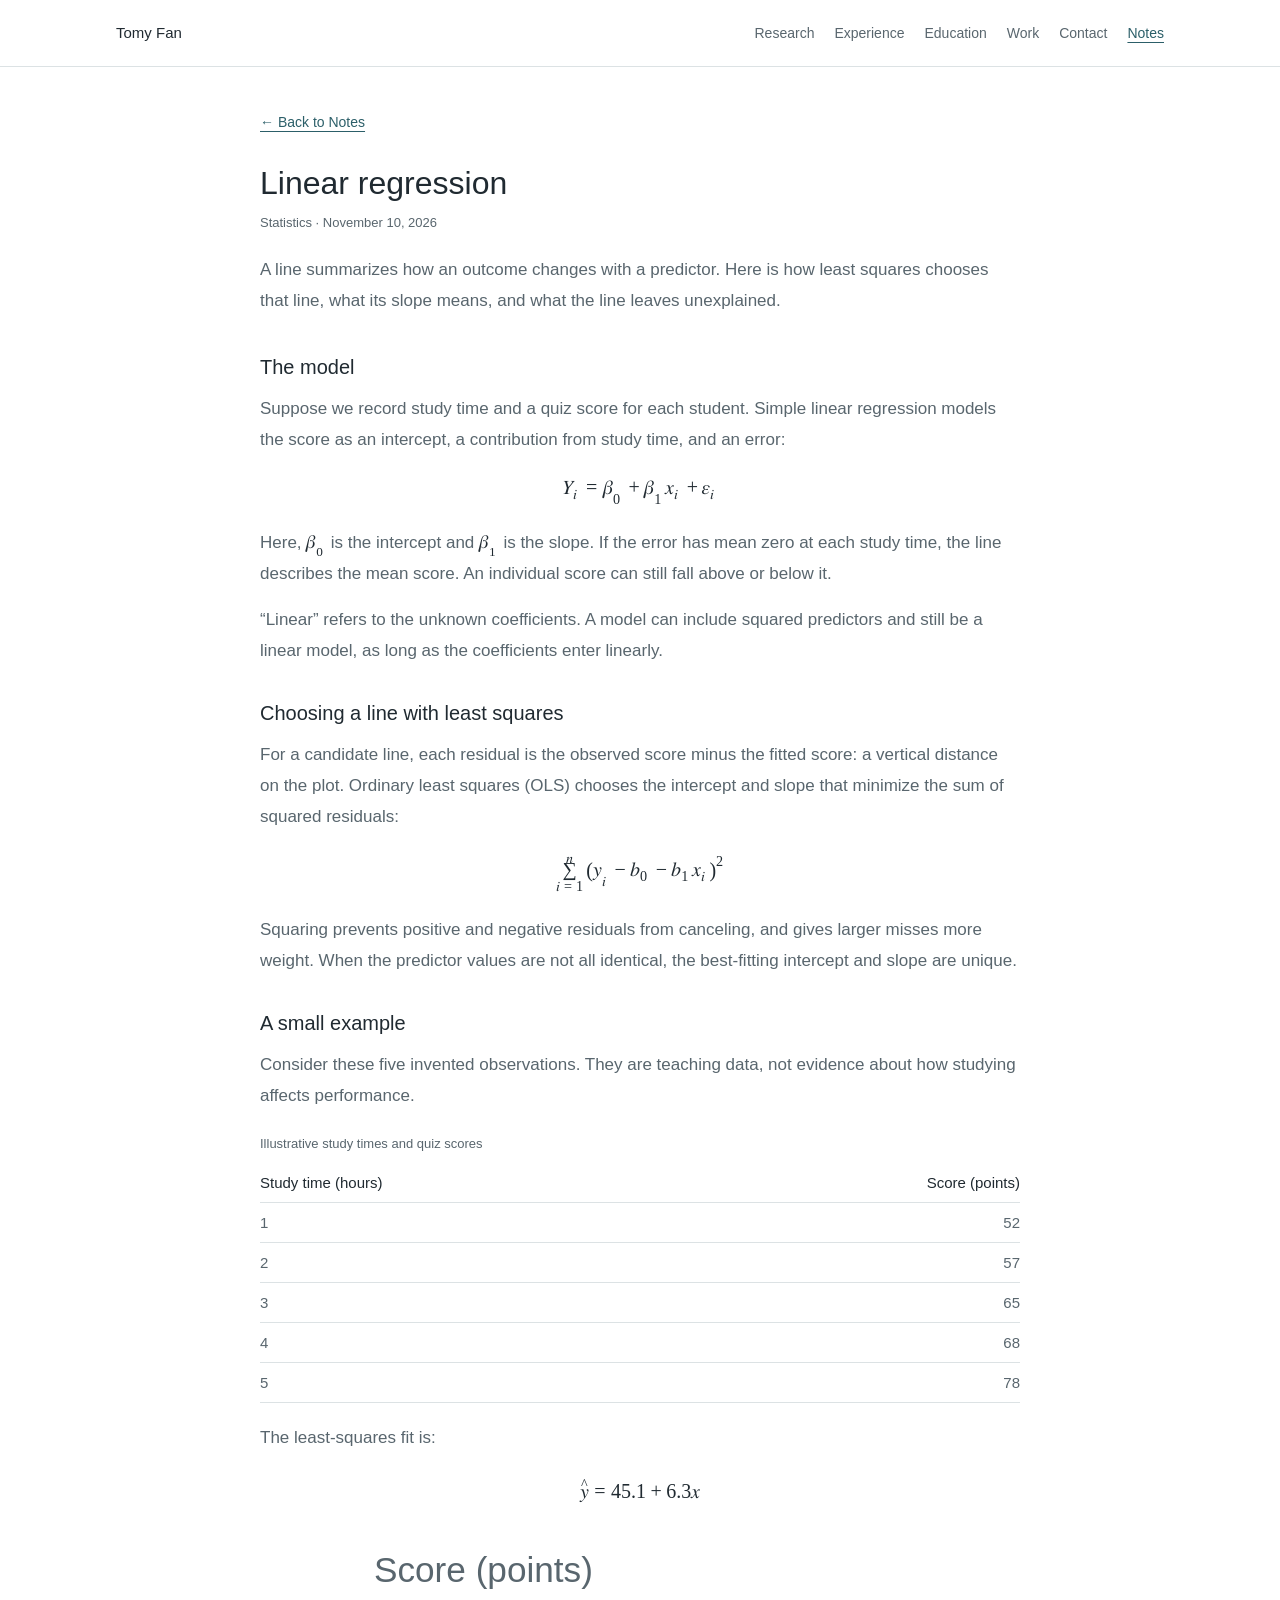
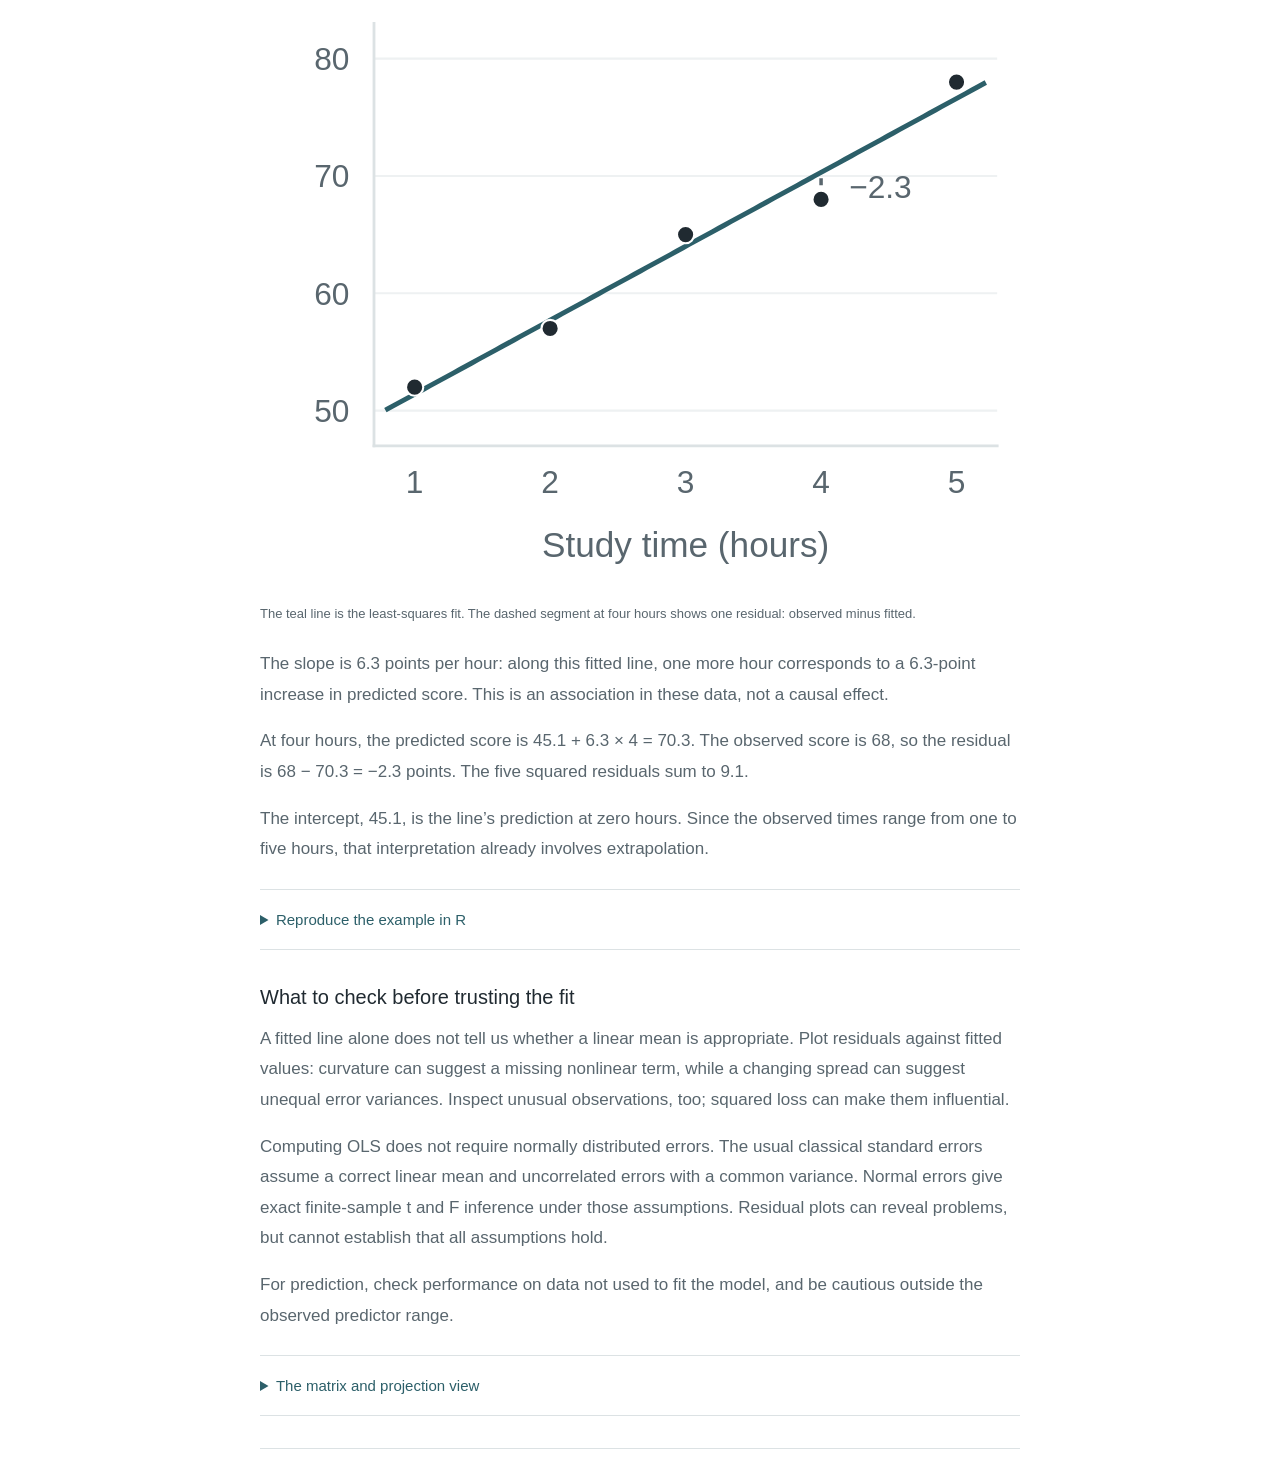
==== commit 87591626: "Increase body text sizes while preserving approved content widths" ====
--- a/notes/linear-regression/index.html
+++ b/notes/linear-regression/index.html
@@ -17,7 +17,7 @@
   <meta property="og:image" content="https://tomy-ksfan.github.io/files/og-card.jpg">
   <meta property="og:image:alt" content="Kai-Shiang (Tomy) Fan — statistics, machine learning, and Bayesian modeling">
   <meta name="twitter:card" content="summary">
-  <link rel="stylesheet" href="../../styles.css?v=20261110-wide">
+  <link rel="stylesheet" href="../../styles.css?v=20261110-type">
   <script type="application/ld+json">
     {
       "@context": "https://schema.org",
--- a/styles.css
+++ b/styles.css
@@ -7,7 +7,7 @@
   --soft: #f6f8f8;
   --white: #ffffff;
   --max-width: 1120px;
-  --copy-width: 76ch;
+  --copy-width: 670px;
   --sans: -apple-system, BlinkMacSystemFont, "Segoe UI", Roboto, Helvetica, Arial, sans-serif;
 }
 
@@ -18,7 +18,7 @@
   color: var(--text);
   background: var(--white);
   font-family: var(--sans);
-  font-size: 14px;
+  font-size: 16px;
   line-height: 1.75;
   overflow-wrap: break-word;
   -webkit-font-smoothing: antialiased;
@@ -74,7 +74,7 @@
 .site-header nav { display: flex; flex-wrap: wrap; gap: 8px 20px; }
 .site-header nav a {
   color: var(--muted);
-  font-size: 13px;
+  font-size: 14px;
   text-decoration: none;
 }
 .site-header nav a:hover { color: var(--accent); text-decoration: underline; }
@@ -90,7 +90,7 @@
 .affiliation {
   margin-top: 8px;
   color: var(--accent);
-  font-size: 14px;
+  font-size: 15px;
   line-height: 1.6;
   font-weight: 400;
 }
@@ -112,7 +112,7 @@
   margin-top: 24px;
   padding: 0;
   list-style: none;
-  font-size: 13px;
+  font-size: 14px;
   font-weight: 500;
 }
 .portrait {
@@ -134,7 +134,7 @@
   scroll-margin-top: 24px;
 }
 .section-label h2 {
-  font-size: 16px;
+  font-size: 18px;
   line-height: 1.5;
   font-weight: 500;
 }
@@ -145,33 +145,33 @@
 .item-list h3, .entry-list h3 {
   max-width: var(--copy-width);
   margin-bottom: 8px;
-  font-size: 14px;
+  font-size: 16px;
   line-height: 1.55;
   font-weight: 500;
 }
 .item-list p, .entry-list p, .skills-list dd, .contact p { color: var(--muted); }
 .item-list p, .entry-list p {
   max-width: var(--copy-width);
-  font-size: 14px;
+  font-size: 16px;
   line-height: 1.8;
 }
 .entry-list, .project-list { padding: 0; list-style: none; }
-.entry-list .entry-date { margin-bottom: 4px; font-size: 12px; font-weight: 400; font-variant-numeric: tabular-nums; }
+.entry-list .entry-date { margin-bottom: 4px; font-size: 13px; font-weight: 400; font-variant-numeric: tabular-nums; }
 .entry-list .entry-role {
   margin-bottom: 8px;
   color: var(--accent);
-  font-size: 13px;
+  font-size: 15px;
   font-weight: 500;
 }
 .education-list li + li { margin-top: 20px; }
-.education-list p:not(.entry-date) { font-size: 13px; }
+.education-list p:not(.entry-date) { font-size: 16px; }
 
 .skills-list > div {
   display: grid;
-  grid-template-columns: 94px minmax(0, 1fr);
+  grid-template-columns: 112px minmax(0, 1fr);
   gap: 16px;
   max-width: var(--copy-width);
-  font-size: 13px;
+  font-size: 16px;
 }
 .skills-list > div + div { margin-top: 12px; }
 .skills-list dt { font-weight: 500; }
@@ -195,34 +195,34 @@
 .project-list strong, .project-list small { display: block; }
 .project-list strong {
   margin-bottom: 8px;
-  font-size: 14px;
+  font-size: 16px;
   line-height: 1.55;
   font-weight: 500;
 }
-.project-list small { color: var(--muted); font-size: 14px; line-height: 1.8; }
+.project-list small { color: var(--muted); font-size: 16px; line-height: 1.8; }
 
 .notes-list h3 a { color: var(--text); text-decoration: none; }
 .notes-list h3 a:hover { color: var(--accent); text-decoration: underline; }
-.notes-list .note-link { margin-top: 12px; font-size: 13px; }
+.notes-list .note-link { margin-top: 12px; font-size: 14px; }
 .site-header nav a[aria-current="page"] { color: var(--accent); text-decoration: underline; }
 
 .note-page { padding-block: 40px 56px; }
-.note-article { max-width: 760px; margin-inline: auto; font-size: 15px; }
-.note-back { display: inline-block; margin-bottom: 28px; font-size: 13px; }
+.note-article { max-width: 760px; margin-inline: auto; font-size: 17px; }
+.note-back { display: inline-block; margin-bottom: 28px; font-size: 14px; }
 .note-header { margin-bottom: 36px; }
 .note-header h1 { font-size: 32px; line-height: 1.3; font-weight: 500; }
-.note-meta { margin-top: 8px; color: var(--muted); font-size: 12px; }
+.note-meta { margin-top: 8px; color: var(--muted); font-size: 13px; }
 .note-deck { margin-top: 20px; color: var(--muted); line-height: 1.8; }
-.note-body { line-height: 1.85; }
+.note-body { line-height: 1.8; }
 .note-body section + section { margin-top: 32px; }
-.note-body h2 { margin-bottom: 12px; font-size: 18px; line-height: 1.5; font-weight: 500; }
+.note-body h2 { margin-bottom: 12px; font-size: 20px; line-height: 1.5; font-weight: 500; }
 .note-body p { color: var(--muted); }
 .note-body p + p { margin-top: 16px; }
 .note-body math { color: var(--text); font-size: 1.1em; }
 .equation { margin-block: 20px; padding-block: 4px; overflow-x: auto; }
-.equation math { font-size: 18px; }
-.note-table { width: 100%; border-collapse: collapse; margin-block: 20px; font-size: 13px; font-variant-numeric: tabular-nums; }
-.note-table caption { text-align: left; color: var(--muted); font-size: 12px; margin-bottom: 8px; }
+.equation math { font-size: 20px; }
+.note-table { width: 100%; border-collapse: collapse; margin-block: 20px; font-size: 15px; font-variant-numeric: tabular-nums; }
+.note-table caption { text-align: left; color: var(--muted); font-size: 13px; margin-bottom: 8px; }
 .note-table th, .note-table td { padding: 6px 12px; text-align: right; border-bottom: 1px solid var(--line); }
 .note-table th { color: var(--text); font-weight: 500; }
 .note-table td { color: var(--muted); }
@@ -230,21 +230,21 @@
 .note-table th:last-child, .note-table td:last-child { padding-right: 0; }
 .note-figure { margin: 24px 0; }
 .note-figure img { width: 100%; height: auto; }
-.note-figure figcaption { margin-top: 12px; color: var(--muted); font-size: 12px; line-height: 1.7; }
+.note-figure figcaption { margin-top: 12px; color: var(--muted); font-size: 13px; line-height: 1.7; }
 .note-detail { margin-top: 24px; padding-block: 16px; border-block: 1px solid var(--line); }
 .note-detail + .note-detail { margin-top: 0; border-top: 0; }
-.note-detail summary { color: var(--accent); cursor: pointer; font-size: 13px; }
+.note-detail summary { color: var(--accent); cursor: pointer; font-size: 15px; }
 .note-detail summary:focus-visible { outline: 3px solid #23788a; outline-offset: 4px; }
 .note-detail[open] summary { margin-bottom: 16px; }
-.note-detail pre { margin: 16px 0 0; padding: 16px; background: var(--soft); overflow-x: auto; font-size: 12px; line-height: 1.7; }
-.note-sources { margin-top: 32px; padding-top: 24px; border-top: 1px solid var(--line); font-size: 12px; line-height: 1.8; }
-.note-sources h2 { margin-bottom: 8px; font-size: 14px; font-weight: 500; }
+.note-detail pre { margin: 16px 0 0; padding: 16px; background: var(--soft); overflow-x: auto; font-size: 14px; line-height: 1.7; }
+.note-sources { margin-top: 32px; padding-top: 24px; border-top: 1px solid var(--line); font-size: 14px; line-height: 1.8; }
+.note-sources h2 { margin-bottom: 8px; font-size: 16px; font-weight: 500; }
 .note-sources p { color: var(--muted); }
 .note-sources p + p { margin-top: 12px; }
-.note-end { margin-top: 28px; font-size: 13px; }
+.note-end { margin-top: 28px; font-size: 14px; }
 
 .contact p { max-width: var(--copy-width); line-height: 1.8; }
-.contact-line { margin-top: 12px; font-size: 13px; font-weight: 500; }
+.contact-line { margin-top: 12px; font-size: 14px; font-weight: 500; }
 .footer-inner {
   position: relative;
   display: flex;
@@ -254,7 +254,7 @@
   gap: 20px;
   padding-block: 20px 24px;
   color: var(--muted);
-  font-size: 11px;
+  font-size: 12px;
 }
 .footer-inner::before {
   content: "";
@@ -289,7 +289,6 @@
     padding-block: 20px 16px;
   }
   .site-header nav { gap: 8px 16px; }
-  .site-header nav a, .affiliation { font-size: 13px; }
   .intro {
     display: flex;
     flex-direction: column;
@@ -303,11 +302,7 @@
     gap: 20px;
     padding: 28px 0;
   }
-  .section-label h2 { font-size: 16px; }
-  .item-list p,
-  .entry-list p:not(.entry-date):not(.entry-role),
-  .project-list small { font-size: 13px; }
-  .skills-list > div { grid-template-columns: 84px minmax(0, 1fr); gap: 12px; }
+  .skills-list > div { grid-template-columns: minmax(0, 1fr); gap: 4px; }
   .footer-inner::before { left: 24px; right: 24px; }
   .note-page { padding-block: 28px 40px; }
   .note-back { margin-bottom: 24px; }
